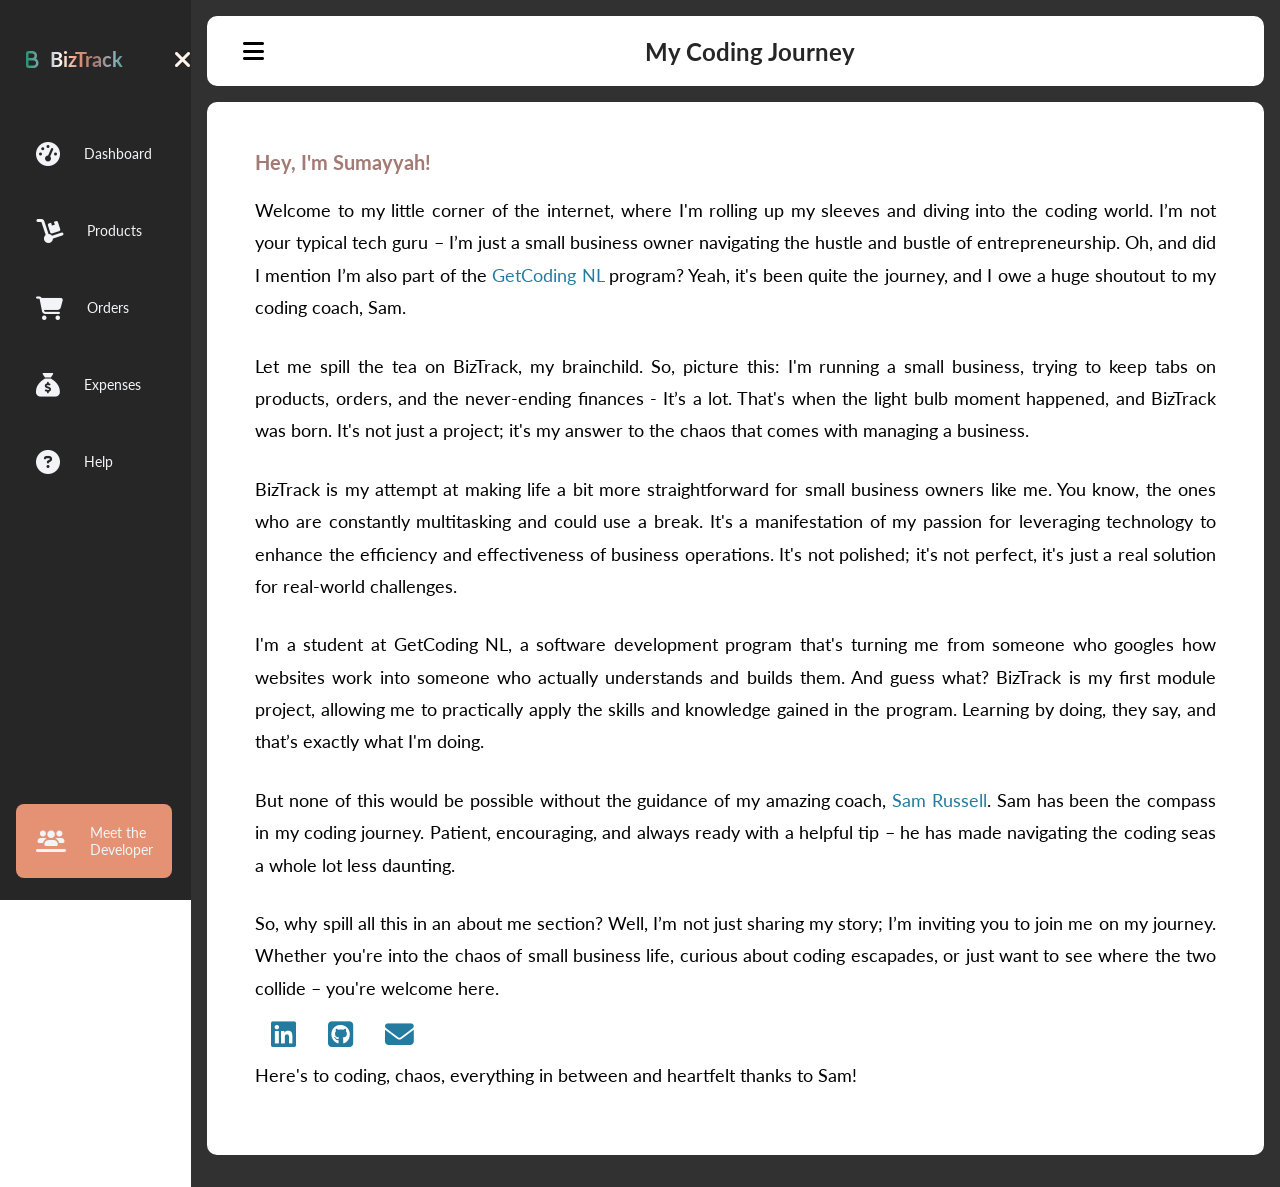
==== about.html @ e524631f "Deficiency2fix: improve keyboard accessibility and focus visibility" ====
<!DOCTYPE html>
<html lang="en">
<head>
    <meta charset="UTF-8">
    <meta name="viewport" content="width=device-width, initial-scale=1.0">
    <meta property="og:title" content="BizTrack Project by Sumayyah"/>
    <meta property="og:description" content="A project born out of real small business challenges, now simplifying product, order, and finance management."/>
    <meta property="og:image:secure_url" content="https://i.imgur.com/0O47fVi.jpg"/>
    <meta property="og:url" content="https://sumusa.github.io/biztrack/"/>
    <link rel="stylesheet" href="./styles.css"/>
    <link rel="stylesheet" href="https://cdnjs.cloudflare.com/ajax/libs/font-awesome/6.5.1/css/all.min.css"/>
    <link rel="icon" type="image/x-icon" href="./assets/favicon.ico">
    <title>About - Biztrack</title>
</head>
<body>
    <div id="sidebar" class="sidebar">
        <div class="logo">
            <a href="./index.html">
                <i class="fas fa-b"></i>
                <span>BizTrack</span>
            </a>
            <button
                type="button"
                class="sidebar-close-button"
                aria-label="Close navigation menu"
                onclick="closeSidebar()"
            >
                <i class="fa-solid fa-xmark" aria-hidden="true"></i>
            </button>
        </div>
        <ul class="menu">
            <li>
                <a href="./index.html">
                    <i class="fa-solid fa-gauge-high"></i>
                    <span>Dashboard</span>
                </a>
            </li>
            <li>
                <a href="./products.html">
                    <i class="fas fa-dolly"></i>
                    <span>Products</span>
                </a>
            </li>
            <li>
                <a href="./orders.html">
                    <i class="fas fa-shopping-cart"></i>
                    <span>Orders</span>
                </a>
            </li>
            <li>
                <a href="./finances.html">
                    <i class="fas fa-sack-dollar"></i>
                    <span>Expenses</span>
                </a>
            </li>
            <li>
                <a href="./help.html">
                    <i class="fas fa-question-circle"></i>
                    <span>Help</span>
                </a>
            </li>
            <li class="logout active">
                <a href="./about.html">
                    <i class="fa-solid fa-users-line"></i>
                    <span>Meet the Developer</span>
                </a>
            </li>
        </ul>
    </div>

    <div class="main-content">
        <div class="header-wrapper">
            <button
                type="button"
                class="menu-icon"
                data-sidebar-toggle
                aria-label="Open navigation menu"
                aria-controls="sidebar"
                aria-expanded="false"
                onclick="openSidebar()"
            >
                <i class="fa-solid fa-bars" aria-hidden="true"></i>
            </button>
            <div class="header-title">
                <h2>My Coding Journey</h2>
            </div>
            <div class="user-info">
            </div>
        </div>

        <div class="about-container">
            <section id="using-biztrack">
                <article>
                    <h3 class="main-title">Hey, I'm Sumayyah!
                    </h3>
                    <p>Welcome to my little corner of the internet, where I'm rolling up my sleeves and diving into the coding world. I’m not your typical tech guru – I’m just a small business owner navigating the hustle and bustle of entrepreneurship. Oh, and did I mention I’m also part of the <a href="https://www.getcoding.ca/coaching-program-nl" target="_blank">GetCoding NL</a> program? Yeah, it's been quite the journey, and I owe a huge shoutout to my coding coach, Sam.</p> 
                </article>
                <article>
                    <p>Let me spill the tea on BizTrack, my brainchild. So, picture this: I'm running a small business, trying to keep tabs on products, orders, and the never-ending finances - It’s a lot. That's when the light bulb moment happened, and BizTrack was born. It's not just a project; it's my answer to the chaos that comes with managing a business.</p>

                    <p>BizTrack is my attempt at making life a bit more straightforward for small business owners like me. You know, the ones who are constantly multitasking and could use a break. It's a manifestation of my passion for leveraging technology to enhance the efficiency and effectiveness of business operations. It's not polished; it's not perfect, it's just a real solution for real-world challenges.</p>

                    <p> I'm a student at GetCoding NL, a software development program that's turning me from someone who googles how websites work into someone who actually understands and builds them. And guess what? BizTrack is my first module project, allowing me to practically apply the skills and knowledge gained in the program. Learning by doing, they say, and that’s exactly what I'm doing.</p>

                    <p> But none of this would be possible without the guidance of my amazing coach, <a href="https://github.com/samwise-nl" target="_blank">Sam Russell</a>. Sam has been the compass in my coding journey. Patient, encouraging, and always ready with a helpful tip – he has made navigating the coding seas a whole lot less daunting.</p>

                    <p>So, why spill all this in an about me section? Well, I’m not just sharing my story; I’m inviting you to join me on my journey. Whether you're into the chaos of small business life, curious about coding escapades, or just want to see where the two collide – you're welcome here.</p>
                    
                    <ul class="contact-icon">
                        <li>
                            <a
                                href="https://www.linkedin.com/in/sumayyahmusa/"
                                target="_blank"
                                rel="noopener noreferrer"
                                aria-label="Open Sumayyah Musa's LinkedIn profile in a new tab"
                            >
                                <i class="fa-brands fa-linkedin" aria-hidden="true"></i>
                            </a>
                        </li>
                        <li>
                            <a
                                href="https://github.com/sumusa/"
                                target="_blank"
                                rel="noopener noreferrer"
                                aria-label="Open Sumayyah Musa's GitHub profile in a new tab"
                            >
                                <i class="fa-brands fa-square-github" aria-hidden="true"></i>
                            </a>
                        </li>
                        <li>
                            <a
                                href="mailto:info@summeesarts.com"
                                aria-label="Send an email to Sumayyah Musa"
                            >
                                <i class="fa-solid fa-envelope" aria-hidden="true"></i>
                            </a>
                        </li>
                    </ul>
                    
                    <p>Here's to coding, chaos, everything in between and heartfelt thanks to Sam!</p>
                </article>
            </section>
        </div>
    </div>
    <script src="./accessibility.js"></script>
    <script src="./help.js"></script>
</body>
</html>
---- styles.css ----
@import url('https://fonts.googleapis.com/css2?family=Lato:ital,wght@0,100;0,300;0,400;0,700;0,900;1,100;1,300;1,400;1,700;1,900&display=swap');

:root {
    --black-color: #262626;
    --blue-color: #247BA0;
    --orange-color: #e49273;
    --brown-color: #A37A74;
    --light-blue: #9AADBF;
    --light-orange: #FFF5EE;
    --white-color: #f2f4f7;
    --green-color: #249672;
}
* {
    margin: 0;
    padding: 0;
    border: none;
    box-sizing: border-box;
    font-family: "Lato", sans-serif;
}
body {
    display: flex;
}
/*
 * Keyboard focus visibility
 *
 * Academic rationale:
 * The original prototype removed the browser's default focus outline globally
 * through `outline: none`. This created an accessibility barrier because
 * keyboard users could not reliably determine which control would be activated
 * by Enter or Space.
 *
 * The replacement uses :focus-visible so that keyboard users receive a strong
 * visual indicator while pointer users are not unnecessarily shown focus
 * outlines after ordinary mouse clicks.
 */
:focus-visible {
    outline: 3px solid var(--blue-color);
    outline-offset: 3px;
}
.sidebar {
    position: absolute;
    display: flex;
    justify-content: space-between;
    align-items: center;
    flex-wrap: wrap;
    top: 0;
    left: 0;
    bottom: 0;
    width: 220px;
    height: 100vh;
    padding: 0 1rem;
    overflow: hidden;
    overflow-y: auto;
    /* overflow-x: auto; */
    transition: all 0.5s linear;
    background: var(--black-color);
}
.sidebar:hover {
    width: 235px;
    transition: 0.5s;
}
.logo {
    top: 15px;
    height: 70px;
    padding: 10px;
    font-size: 20px;
    font-weight: 700;
    position: relative;
    display: flex;
    align-items: center;
    justify-content: space-evenly;
    gap: 40px;
}
.fa-xmark {
    cursor: pointer;
    color: var(--light-orange);
}
.fa-xmark:hover {
    color: var(--orange-color);
}
.logo a {
    background: linear-gradient(to right, var(--green-color), var(--light-blue), var(--light-orange), var(--orange-color), var(--brown-color), var(--light-blue), var(--green-color));
    background-clip: text;   
    -webkit-text-fill-color: transparent;
    text-decoration: none;
    display: flex;
    align-items: first baseline;
    justify-content: space-around;
    gap: 0.7rem;
    padding-right: 7px;
}
.logo a span {
    overflow: hidden;
    line-height: 1;
}
.logo a span:hover {
    animation-play-state: paused;
}
.logo a i {
    font-size: 20px;
}
.menu {
    height: 88%;
    padding-top: 10px;
    position: relative;
    list-style: none;
}
.menu li {
    padding: 20px;
    margin: 13px 0;
    border-radius: 8px;
    transition: all 0.3s ease-in-out;
}
.menu li:hover, 
.active {
    background: var(--orange-color);
}
.menu a {
    color: var(--white-color);
    font-size: 14px;
    text-decoration: none;
    display: flex;
    align-items: center;
    gap: 1.5rem;
}
.menu a i {
    font-size: 1.5rem;
}
.menu-icon i {
    font-size: 1.5rem;
    cursor: pointer;
}
/*
 * Sidebar control buttons
 *
 * Accessibility rationale:
 * The menu trigger and close control are now native buttons. These styles keep
 * the original visual design while preserving button semantics, keyboard
 * focusability, and Enter/Space activation.
 */
.menu-icon,
.sidebar-close-button {
    background: transparent;
    color: inherit;
    cursor: pointer;
    border: none;
    padding: 0.25rem;
    border-radius: 6px;
}

.menu-icon i,
.sidebar-close-button i {
    font-size: 1.5rem;
}

.sidebar-close-button {
    color: var(--light-orange);
}

.sidebar-close-button:hover {
    color: var(--orange-color);
}
.logout {
    position: absolute;
    bottom: 0;
    left: 0;
    width: 100%;
}


.main-content {
    position: relative;
    background-color: #313131;
    width: 100vw;
    padding: 1.0rem;
}
.header-wrapper {
    display: flex;
    justify-content: space-between;
    align-items: center;
    flex-wrap: wrap;
    background-color: #fff;
    border-radius: 10px;
    padding: 10px 2rem;
    margin-bottom: 1rem;
    height: 70px;
}
.header-title {
    color: var(--black-color);
}
.user-info {
    display: flex;
    align-items: center;
    gap: 1rem;
}
.fa-user-alt {
    color: var(--brown-color);
}
.search-box {
    background: rgb(237, 237, 237);
    border-radius: 15px;
    color: var(--black-color);
    display: flex;
    align-items: center;
    gap: 5px;
    padding: 4px 12px;
}
.search-box input {
    background: transparent;
    padding: 6px;
}
.search-box i {
    font-size: 1.2rem;
    cursor: pointer;
    transition: all 0.5s ease-out;
}
.search-box i:hover {
    transform: scale(1.2);
}

.card-container {
    background: #ffffff;
    padding: 2rem;
    border-radius: 10px;
    margin-bottom: 1rem;
}
.product-title {
    display: flex;
    justify-content: space-between;
    align-items: center;
}
.product-button, 
.finance-button,
.order-button {
    display: flex;
    justify-content: space-evenly;
    align-items: center;
    gap: 1.5rem;
}
.main-title {
    color: var(--brown-color);
    padding-bottom: 10px;
    font-size: 20px;
}
.order-button button {
    background: var(--blue-color);
    color: var(--white-color);
}
.order-button button:hover {
    background:#144459;
}
.finance-button button {
    font-size: medium;
    font-weight: 600;
    background: var(--brown-color);
    cursor: pointer;
    transition: all 0.5s;
    color: var(--light-orange);
    padding: 12px 13px;
    border-radius: 5px;
}
.finance-button button:hover {
    background: #634844;
}

.add-button, .download-button {
    font-size: medium;
    font-weight: 600;
    background: var(--green-color);
    cursor: pointer;
    transition: all 0.5s;
    color: var(--white-color);
    padding: 12px 13px;
    border-radius: 5px;
}
.add-button:hover, 
.download-button:hover {
    background: #145440;
    border-radius: 19px;
}


.form-popup {
    bottom: 2;
    right: 15px;
    z-index: 9;
}
.form-container {
    display: none;
    margin-top: 5px;
    padding: 1rem;
    background-color: white;
    border: 3px solid lightgrey;
    border-radius: 3px;
}
.form-columns {
    display: flex;
    justify-content: space-between;
    align-items: center;
    gap: 18px;
    width: 100%;
}
.first-col, .second-col, .third-col {
    width: 48%;
}
.order-first-col, .order-second-col, .order-third-col {
    width: 32%;
}
label {
    margin-bottom: 10px;
    display: block;
}
.form-container input[type=text], 
.form-container input[type=date],
.form-container input[type=number],
.form-container select {
    width: 100%;
    padding: 15px;
    margin: 5px 0 22px 0;
    border: none;
    background: #f1f1f1;
}
.form-container input[type=text]:focus, 
.form-container input[type=date]:focus,
.form-container input[type=number]:focus,
.form-container select:focus {
    background-color: #ddd;
}
.button-col {
    display: flex;
    align-items: center;
    justify-content: center;
    gap: 18px;
}
.form-container .btn {
    background-color: var(--green-color);
    color: white;
    padding: 16px 20px;
    border: none;
    cursor: pointer;
    width: 30%;
    margin-bottom:10px;
    opacity: 0.8;
    font-size: 15px;
}
.form-container .cancel {
    background-color: var(--orange-color);
}
.form-container .btn:hover, .open-button:hover {
    opacity: 1;
}


.card-wrapper {
    display: flex;
    flex-wrap: wrap;
    justify-content: space-evenly;
    /* justify-content: center; */
    gap: 1rem;
}
.card-wrapper a {
    text-decoration: none;
    color: var(--black-color);
    display: flex;
    flex-direction: column;
    justify-content: space-between;
    padding: 1.2rem;
    width: 290px;
    /* height: 150px; */
    border-radius: 10px;
    transition: all 0.5s ease-in-out;
}
.card-wrapper a:hover {
    transform: translateY(-5px);
}
.card-wrapper a:first-child {
    background-color: #24967259;
    border-left: 8px solid #249672;
}
.card-wrapper a:nth-child(2) {
    background-color: #A37A7459;
    border-left: 8px solid #A37A74;
}
.card-wrapper a:nth-child(3) {
    background-color: #247BA059;
    border-left: 8px solid #247BA0;
}
.card-wrapper a:nth-child(4) {
    background-color: #e4927359;
    border-left: 8px solid #e49273;
}
.card-header{
    display: flex;
    justify-content: space-between;
    align-items: center;
    margin-bottom: 20px;
}
.amount {
    display: flex;
    flex-direction: column;
}
.title {
    font-size: 12px;
    font-weight: 500;
}
.amount-value {
    font-size: 24px;
    font-family: 'Courier New', Courier, monospace;
    font-weight: 600;
}
.icon {
    color: var(--light-orange);
    padding: 1.0rem;
    height: 50px;
    width: 50px;
    text-align: center;
    background-color: var(--brown-color);
    border-radius: 50%;
    font-size: 1.1rem;
}
.card-detail {
    font-size: 17px;
    color: #63484460;
    letter-spacing: 2px;
    font-family: 'Courier New', Courier, monospace;
}

/* ---- Charts ---- */
.charts-container {
    background: #ffffff;
    padding: 2rem;
    border-radius: 10px;
    margin-bottom: 1rem;
}
.charts-wrapper {
    display: flex;
    flex-wrap: wrap;
    justify-content: space-evenly;
    gap: 1.2rem;
}
.charts-card {
    background-color: #FFF5EE;
    width: 600px;
    padding: 25px;
    border-radius: 10px;
    box-shadow: -7px 4px 7px -2px rgba(0, 0, 0, 0.2);
    transition: all 0.5s ease-in-out;
}
.charts-card:hover {
    transform: translateY(-6px);
}
.chart-title {
    display: flex;
    align-items: center;
    justify-content: center;
    font-size: 22px;
    font-weight: 600;
}

.table-wrapper {
    background: #fff;
    margin-bottom: 1rem;
    border-radius: 10px;
    padding: 2rem;
    height: 90%;
}
.table-container {
    margin-top: 5px;
    max-width: 100%;
    overflow-x: auto;
}
.table-container button {
    color: var(--brown-color);
    background: none;
    cursor: pointer;
    font-size: 0.9rem;
    text-decoration: underline;
}
table {
    width: 100%;
    border-collapse: collapse;
}
thead {
    background-color: var(--black-color);
    color: var(--white-color);
}
th {
    transition: background-color 0.5s;
    padding: 15px;
    text-align: left;
}

th:hover {
    color: var(--brown-color);
}

/*
 * Sort buttons inside table headers
 *
 * Accessibility rationale:
 * Sorting is an action, so the interactive target should be a native button
 * rather than the structural <th> element itself. The button is styled to look
 * like the previous header text while preserving keyboard semantics.
 */
.sort-button {
    background: transparent;
    color: inherit;
    cursor: pointer;
    font: inherit;
    font-weight: inherit;
    text-align: left;
    width: 100%;
    padding: 0;
}

.sort-button:hover {
    color: var(--brown-color);
}

.sort-button:focus-visible {
    outline: 3px solid var(--light-orange);
    outline-offset: 4px;
    border-radius: 4px;
}
tbody {
    background: rgb(237, 237, 237);
}
td {
    padding: 15px;
    font-size: 14px;
    color: var(--black-color);
}
td span {
    padding: 5px;
    background: transparent;
}
tr:nth-child(even) {
    background: white;
}
tfoot {
    background: #313131;
    font-weight: bold;
    color: var(--white-color);
}
tfoot td {
    padding: 15px;
    color: var(--orange-color);
    font-weight: 600;
    font-size: 15px;
}
#total-revenue {
    color: #33d8a4;
}
.tr-amount {
    color: #e8754c;
    font-weight: 700;
}
.order-total {
    color: #38b48d;
    font-weight: 700;
}
.status {
    border-radius: 10px;
    color: var(--black-color);
    width: 73px;
    display: flex;
    justify-content: center;
    padding: 2px;
}
.pending {
    background: #e4927380;
}
.processing {
    background: #e4cf7380;
}
.shipped {
    background: #24967280;
}
.delivered {
    background: #9AADBF30;
    color: #63484460;
}

.guide-container, .about-container {
    background: #ffffff;
    padding: 3rem;
    border-radius: 10px;
    margin-bottom: 1rem;
}
.about-container a {
    text-decoration: none;
    color: var(--blue-color);
}
.about-container a:hover {
    color: var(--brown-color);
}
p, ol {
    padding-bottom: 1rem;
    padding-top: 10px;
    font-size: large;
    text-align: justify;
    line-height: 1.8;
}
ol {
    padding-left: 4rem;
}
.contact-icon {
    display: flex;
    align-items: center;
    justify-content: flex-start;
    padding-left: 1rem;
    gap: 2rem;
    list-style: none;
}
.contact-icon a {
    text-decoration: none;
    color: var(--blue-color);
}
.fa-linkedin,
.fa-square-github,
.fa-envelope {
    font-size: 1.8rem;
}
.fa-linkedin:hover,
.fa-square-github:hover,
.fa-envelope:hover {
    color: var(--brown-color);
}



/* ---------- SCROLLBARS ---------- */

::-webkit-scrollbar {
    width: 6px;
    height: 5px;
}
::-webkit-scrollbar-track {
    box-shadow: inset 0 0 5px #a5aaad;
    border-radius: 10px;
}
::-webkit-scrollbar-thumb {
    background-color: rgb(195, 191, 191);
    border-radius: 10px;
}
::-webkit-scrollbar-thumb:hover {
    background-color: #a5aaad;
}


/* ---------- MEDIA QUERIES ---------- */

/* Default styles for larger screens */
@media screen and (min-width: 992px) {
    .sidebar {
        display: flex;
        position: sticky;
    }
    .main-content {
        margin-left: 0;
    }
}



/* Media query for smaller screens */
@media (max-width: 768px) {
    .sidebar {
        display: none;
        position: fixed;
        width: 190px;
    }
    .sidebar:hover {
        width: 210px;
    }

    .main-content {
        margin-left: 0;
        position: inherit;
    }
}


/* Medium <= 992px */
/* @media screen and (max-width: 992px) {
    .grid-container {
      grid-template-columns: 1fr;
      grid-template-rows: 0.2fr 3fr;
      grid-template-areas:
        "header"
        "main";
    }
  
    #sidebar {
      display: none;
    }
    .menu-icon {
      display: inline;
    }
    .logo > span {
      display: inline;
    }
} */
  
  /* Small <= 768px */
/* @media screen and (max-width: 768px) {
    .main-cards {
      grid-template-columns: 1fr;
      gap: 10px;
      margin-bottom: 0;
    }
  
    .charts {
      grid-template-columns: 1fr;
      margin-top: 30px;
    }
} */
  
  /* Extra Small <= 576px */
/* @media screen and (max-width: 576px) {
    .header-left {
      display: none;
    }
} */
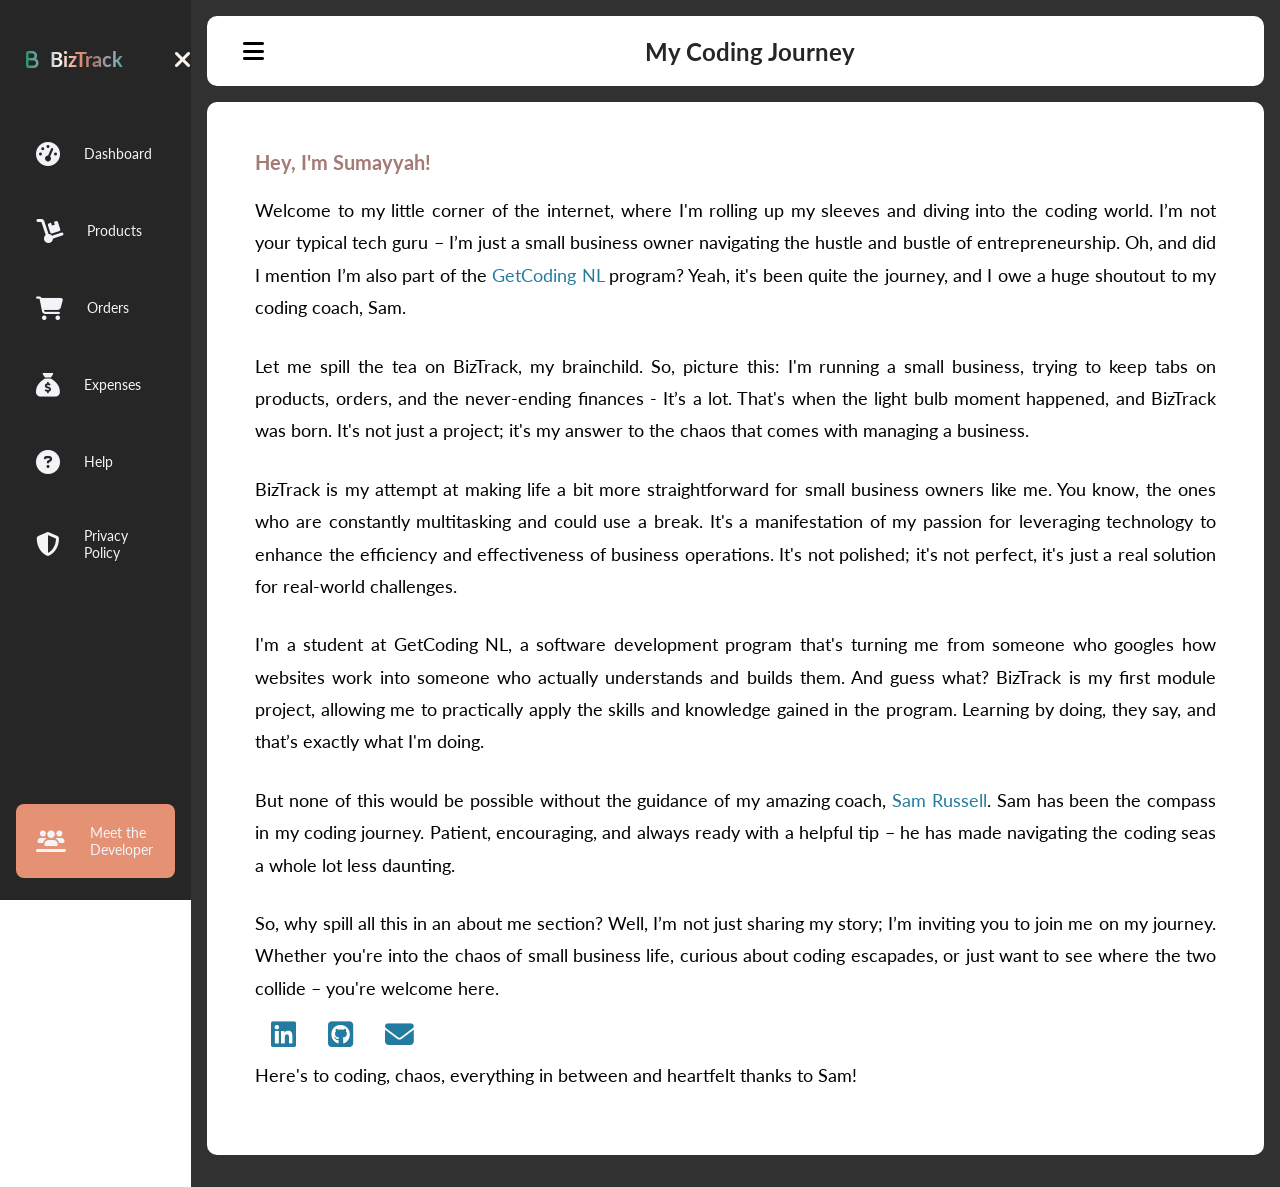
==== commit 56f55989: "Merge branch 'cw43/base-upstream' into cw43/pr1-xss" ====
--- a/about.html
+++ b/about.html
@@ -57,6 +57,12 @@
                 <a href="./help.html">
                     <i class="fas fa-question-circle"></i>
                     <span>Help</span>
+                </a>
+            </li>
+            <li>
+                <a href="./privacy.html">
+                    <i class="fa-solid fa-shield-halved"></i>
+                    <span>Privacy Policy</span>
                 </a>
             </li>
             <li class="logout active">
@@ -145,4 +151,4 @@
     <script src="./accessibility.js"></script>
     <script src="./help.js"></script>
 </body>
-</html>+</html>
--- a/styles.css
+++ b/styles.css
@@ -627,6 +627,112 @@
     color: var(--brown-color);
 }
 
+/* ---------- BASELINE: I18N AND PRIVACY ---------- */
+
+.language-switcher {
+    display: inline-flex;
+    align-items: center;
+    gap: 0.25rem;
+    padding: 0.2rem;
+    border-radius: 8px;
+    background: #ededed;
+}
+
+.language-button {
+    min-width: 2.4rem;
+    padding: 0.35rem 0.55rem;
+    border-radius: 6px;
+    background: transparent;
+    color: var(--black-color);
+    cursor: pointer;
+    font-weight: 700;
+}
+
+.language-button[aria-pressed="true"] {
+    background: var(--blue-color);
+    color: #fff;
+}
+
+.cookie-banner {
+    position: fixed;
+    right: 1.25rem;
+    bottom: 1.25rem;
+    z-index: 1000;
+    display: grid;
+    grid-template-columns: 1fr auto;
+    gap: 1rem;
+    max-width: min(720px, calc(100vw - 2.5rem));
+    padding: 1rem;
+    border-radius: 8px;
+    background: #fff;
+    color: var(--black-color);
+    box-shadow: 0 10px 35px rgba(0, 0, 0, 0.25);
+}
+
+.cookie-banner h2 {
+    margin-bottom: 0.3rem;
+    font-size: 1rem;
+}
+
+.cookie-banner p {
+    margin-bottom: 0.35rem;
+    line-height: 1.5;
+}
+
+.cookie-banner a {
+    color: var(--blue-color);
+    font-weight: 700;
+}
+
+.cookie-banner-actions {
+    display: flex;
+    align-items: center;
+    gap: 0.5rem;
+}
+
+.cookie-banner-actions button {
+    padding: 0.65rem 0.9rem;
+    border-radius: 6px;
+    cursor: pointer;
+    font-weight: 700;
+}
+
+.cookie-accept-button {
+    background: var(--green-color);
+    color: #fff;
+}
+
+.cookie-decline-button {
+    background: #ededed;
+    color: var(--black-color);
+}
+
+.privacy-container {
+    min-height: calc(100vh - 102px);
+    padding: 1.5rem;
+    border-radius: 10px;
+    background: #fff;
+}
+
+.privacy-panel {
+    max-width: 900px;
+}
+
+.privacy-panel p {
+    margin-bottom: 1rem;
+    line-height: 1.7;
+}
+
+.privacy-panel h4 {
+    margin: 1.1rem 0 0.35rem;
+    color: var(--black-color);
+}
+
+.privacy-updated {
+    color: var(--brown-color);
+    font-weight: 700;
+}
+
 
 
 /* ---------- SCROLLBARS ---------- */
@@ -677,6 +783,18 @@
     .main-content {
         margin-left: 0;
         position: inherit;
+    }
+
+    .cookie-banner {
+        left: 1rem;
+        right: 1rem;
+        bottom: 1rem;
+        grid-template-columns: 1fr;
+    }
+
+    .cookie-banner-actions {
+        justify-content: flex-start;
+        flex-wrap: wrap;
     }
 }
 
